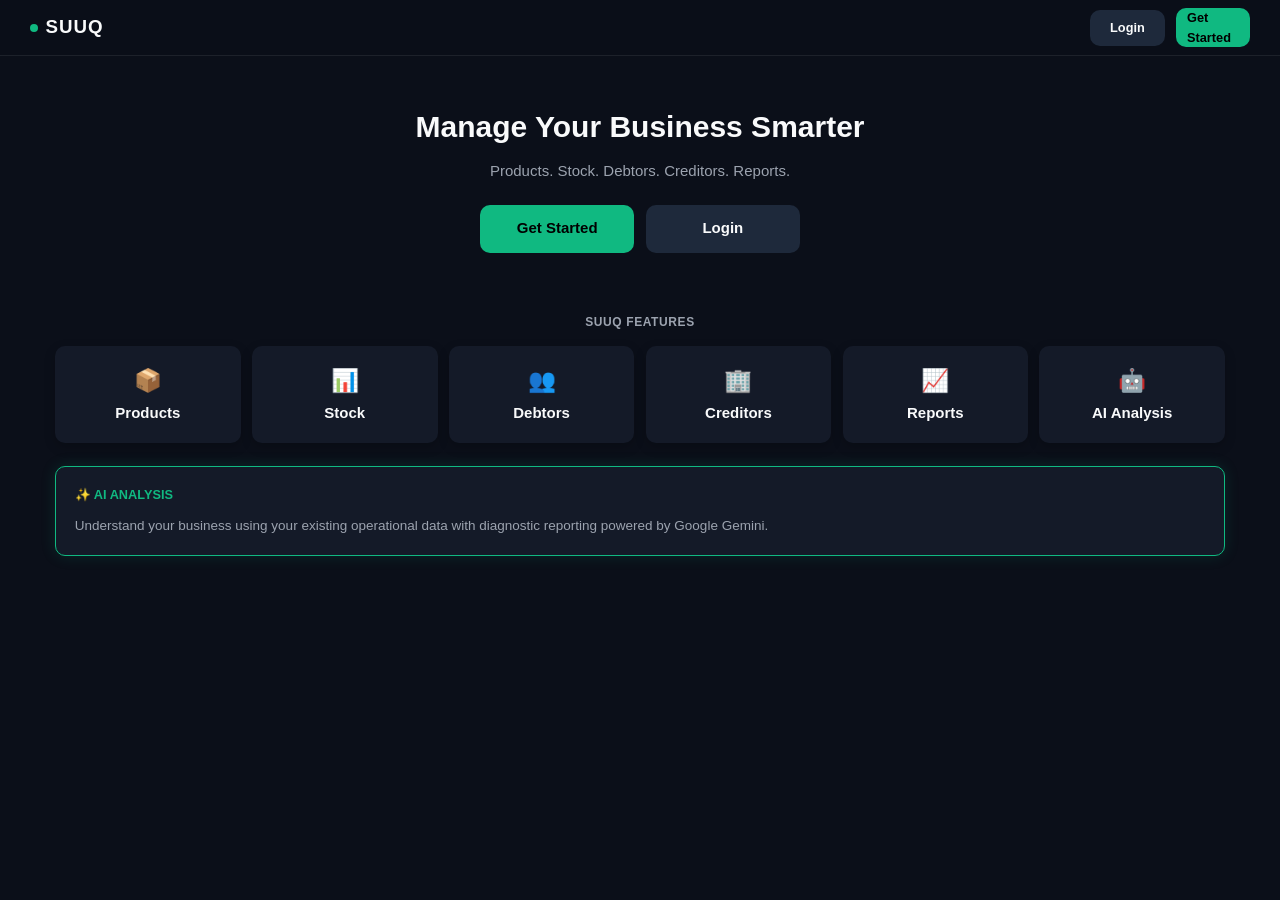
==== frontend/index.html @ 5293b47b "feat: update landing page" ====
<!DOCTYPE html>
<html lang="en">
<head>
  <meta charset="UTF-8">
  <meta name="viewport" content="width=device-width, initial-scale=1.0">
  <title>SUUQ — Simple Business Management</title>
  <link rel="stylesheet" href="css/style.css">
</head>
<body>
  <div id="app">
    <header class="top-header">
      <div class="brand-title">
        <span class="brand-badge"></span>
        SUUQ
      </div>
      <div class="header-actions">
        <a href="login.html" class="btn btn-secondary" style="min-height: 36px; padding: 0 0.75rem; font-size: 0.85rem;">Login</a>
        <a href="register.html" class="btn btn-primary" style="min-height: 36px; padding: 0 0.75rem; font-size: 0.85rem;">Get Started</a>
      </div>
    </header>

    <main class="main-content">
      <section style="text-align: center; padding: 2.5rem 0 2rem;">
        <h1 style="font-size: 2rem; font-weight: 800; line-height: 1.2; margin-bottom: 1rem;">
          Manage Your Business Smarter
        </h1>
        <p style="color: var(--text-secondary); margin-bottom: 1.5rem; font-size: 1rem;">
          Products. Stock. Debtors. Creditors. Reports.
        </p>
        <div style="display: flex; gap: 0.75rem; justify-content: center; max-width: 320px; margin: 0 auto;">
          <a href="register.html" class="btn btn-primary">Get Started</a>
          <a href="login.html" class="btn btn-secondary">Login</a>
        </div>
      </section>

      <section style="margin-top: 2rem;">
        <div class="card-title" style="text-align: center; margin-bottom: 1rem;">SUUQ FEATURES</div>
        <div style="display: grid; grid-template-columns: repeat(auto-fit, minmax(140px, 1fr)); gap: 0.75rem;">
          <div class="card" style="margin-bottom: 0; text-align: center;">
            <div style="font-size: 1.5rem; margin-bottom: 0.25rem;">📦</div>
            <div style="font-weight: 600;">Products</div>
          </div>
          <div class="card" style="margin-bottom: 0; text-align: center;">
            <div style="font-size: 1.5rem; margin-bottom: 0.25rem;">📊</div>
            <div style="font-weight: 600;">Stock</div>
          </div>
          <div class="card" style="margin-bottom: 0; text-align: center;">
            <div style="font-size: 1.5rem; margin-bottom: 0.25rem;">👥</div>
            <div style="font-weight: 600;">Debtors</div>
          </div>
          <div class="card" style="margin-bottom: 0; text-align: center;">
            <div style="font-size: 1.5rem; margin-bottom: 0.25rem;">🏢</div>
            <div style="font-weight: 600;">Creditors</div>
          </div>
          <div class="card" style="margin-bottom: 0; text-align: center;">
            <div style="font-size: 1.5rem; margin-bottom: 0.25rem;">📈</div>
            <div style="font-weight: 600;">Reports</div>
          </div>
          <div class="card" style="margin-bottom: 0; text-align: center;">
            <div style="font-size: 1.5rem; margin-bottom: 0.25rem;">🤖</div>
            <div style="font-weight: 600;">AI Analysis</div>
          </div>
        </div>
      </section>

      <section style="margin-top: 1.5rem;">
        <div class="ai-card">
          <div class="ai-header">
            <span>✨ AI ANALYSIS</span>
          </div>
          <p style="color: var(--text-secondary); font-size: 0.9rem;">
            Understand your business using your existing operational data with diagnostic reporting powered by Google Gemini.
          </p>
        </div>
      </section>
    </main>
  </div>
  <script type="module" src="js/auth.js"></script>
</body>
</html>
---- frontend/css/style.css ----
:root {
  /* Color Palette */
  --bg-dark: #0B0F19;         /* Rich Charcoal / Dark Navy */
  --bg-card: #141A28;         /* Dark Slate Card Background */
  --bg-card-hover: #1E293B;   /* Interactive Hover Slate */
  --bg-input: #172033;        /* Input Field Background */
  
  /* Primary & Accents */
  --accent-emerald: #10B981;  /* Warm Emerald Accent */
  --accent-emerald-glow: rgba(16, 185, 129, 0.15);
  --accent-emerald-hover: #059669;
  
  /* Status Colors */
  --status-in-stock: #10B981; /* Green */
  --status-low: #F59E0B;      /* Amber / Yellow */
  --status-critical: #EF4444; /* Red */
  --status-out: #6B7280;      /* Dark Gray */

  /* Text & Typography */
  --text-primary: #F9FAFB;   /* High Contrast White */
  --text-secondary: #9CA3AF; /* Muted Slate Gray */
  --text-muted: #6B7280;     /* Darker Hint Text */
  
  --font-sans: -apple-system, BlinkMacSystemFont, "Segoe UI", Roboto, Helvetica, Arial, sans-serif;
  --font-mono: "JetBrains Mono", "Fira Code", "Courier New", monospace;

  /* Layout Dimensions */
  --header-height-mobile: 56px;
  --header-height-desktop: 64px;
  --bottom-nav-height: 64px;
  --sidebar-width: 240px;
  
  /* Utilities */
  --border-color: rgba(255, 255, 255, 0.08);
  --radius-sm: 6px;
  --radius-md: 10px;
  --radius-lg: 16px;
  --radius-full: 9999px;
  --transition-fast: 0.2s ease;
}

/* 2. BASE RESET & BOX MODEL
   -------------------------------------------------------------------------- */
*, *::before, *::after {
  box-sizing: border-box;
  margin: 0;
  padding: 0;
}

html, body {
  background-color: var(--bg-dark);
  color: var(--text-primary);
  font-family: var(--font-sans);
  font-size: 15px;
  line-height: 1.5;
  min-height: 100vh;
  -webkit-tap-highlight-color: transparent;
  -webkit-font-smoothing: antialiased;
}

a {
  color: inherit;
  text-decoration: none;
}

button, input, select, textarea {
  font: inherit;
  color: inherit;
  background: none;
  border: none;
  outline: none;
}

/* Monospace Utility Class for Numeric/Financial Data */
.font-mono {
  font-family: var(--font-mono);
  letter-spacing: -0.02em;
}

/* 3. LAYOUT SHELL & CONTAINERS
   -------------------------------------------------------------------------- */
#app {
  display: flex;
  flex-direction: column;
  min-height: 100vh;
}

/* Top App Bar */
.top-header {
  position: sticky;
  top: 0;
  z-index: 40;
  height: var(--header-height-mobile);
  background-color: rgba(11, 15, 25, 0.9);
  backdrop-filter: blur(12px);
  -webkit-backdrop-filter: blur(12px);
  border-bottom: 1px solid var(--border-color);
  display: flex;
  align-items: center;
  justify-content: space-between;
  padding: 0 1rem;
}

.brand-title {
  font-weight: 800;
  font-size: 1.25rem;
  letter-spacing: 0.05em;
  color: var(--text-primary);
  display: flex;
  align-items: center;
  gap: 0.5rem;
}

.brand-badge {
  width: 8px;
  height: 8px;
  background-color: var(--accent-emerald);
  border-radius: var(--radius-full);
}

.header-actions {
  display: flex;
  align-items: center;
  gap: 0.75rem;
}

.icon-btn {
  display: inline-flex;
  align-items: center;
  justify-content: center;
  min-width: 40px;
  min-height: 40px;
  border-radius: var(--radius-full);
  color: var(--text-secondary);
  position: relative;
  cursor: pointer;
  transition: background-color var(--transition-fast);
}

.icon-btn:active {
  background-color: var(--bg-card-hover);
}

.badge-counter {
  position: absolute;
  top: 6px;
  right: 6px;
  width: 8px;
  height: 8px;
  background-color: var(--status-critical);
  border-radius: var(--radius-full);
}

/* Main Content Area */
.main-content {
  flex: 1;
  padding: 1rem;
  padding-bottom: calc(var(--bottom-nav-height) + 1.5rem);
  max-width: 1200px;
  margin: 0 auto;
  width: 100%;
}

/* Fixed Mobile Bottom Bar */
.bottom-nav {
  position: fixed;
  bottom: 0;
  left: 0;
  right: 0;
  z-index: 40;
  height: var(--bottom-nav-height);
  background-color: rgba(11, 15, 25, 0.95);
  backdrop-filter: blur(16px);
  -webkit-backdrop-filter: blur(16px);
  border-top: 1px solid var(--border-color);
  display: flex;
  align-items: center;
  justify-content: space-around;
  padding: 0 0.25rem;
}

.nav-item {
  display: flex;
  flex-direction: column;
  align-items: center;
  justify-content: center;
  flex: 1;
  height: 100%;
  color: var(--text-secondary);
  font-size: 0.7rem;
  font-weight: 500;
  gap: 3px;
  min-height: 48px; /* Touch Target Compliance */
  transition: color var(--transition-fast);
}

.nav-item svg {
  width: 20px;
  height: 20px;
  stroke-width: 2;
}

.nav-item.active {
  color: var(--accent-emerald);
}

/* 4. REUSABLE UI COMPONENTS
   -------------------------------------------------------------------------- */
/* Borderless Data Cards */
.card {
  background-color: var(--bg-card);
  border-radius: var(--radius-md);
  padding: 1.25rem;
  margin-bottom: 1rem;
  box-shadow: 0 4px 12px rgba(0, 0, 0, 0.2);
}

.card-title {
  font-size: 0.8rem;
  font-weight: 600;
  text-transform: uppercase;
  letter-spacing: 0.05em;
  color: var(--text-secondary);
  margin-bottom: 0.5rem;
}

.card-value {
  font-size: 1.75rem;
  font-weight: 700;
  color: var(--text-primary);
}

/* AI Diagnostics Pulse Card */
.ai-card {
  background-color: var(--bg-card);
  border: 1px solid var(--accent-emerald);
  box-shadow: 0 0 15px var(--accent-emerald-glow);
  border-radius: var(--radius-md);
  padding: 1.25rem;
  margin-bottom: 1rem;
}

.ai-header {
  display: flex;
  align-items: center;
  gap: 0.5rem;
  color: var(--accent-emerald);
  font-weight: 600;
  font-size: 0.85rem;
  margin-bottom: 0.75rem;
}

/* Status Pill Badges */
.badge {
  display: inline-flex;
  align-items: center;
  gap: 0.35rem;
  padding: 0.25rem 0.6rem;
  border-radius: var(--radius-full);
  font-size: 0.75rem;
  font-weight: 600;
}

.badge-in-stock { background-color: rgba(16, 185, 129, 0.15); color: var(--status-in-stock); }
.badge-low      { background-color: rgba(245, 158, 11, 0.15); color: var(--status-low); }
.badge-critical { background-color: rgba(239, 68, 68, 0.15);  color: var(--status-critical); }
.badge-out      { background-color: rgba(107, 114, 128, 0.15); color: var(--status-out); }

/* Buttons */
.btn {
  display: inline-flex;
  align-items: center;
  justify-content: center;
  min-height: 48px;
  padding: 0 1.25rem;
  border-radius: var(--radius-md);
  font-weight: 600;
  cursor: pointer;
  transition: all var(--transition-fast);
  width: 100%;
}

.btn-primary {
  background-color: var(--accent-emerald);
  color: #000000;
}

.btn-primary:active {
  background-color: var(--accent-emerald-hover);
}

.btn-secondary {
  background-color: var(--bg-card-hover);
  color: var(--text-primary);
}

/* Form Controls */
.form-group {
  margin-bottom: 1rem;
}

.form-label {
  display: block;
  font-size: 0.85rem;
  color: var(--text-secondary);
  margin-bottom: 0.4rem;
}

.form-control {
  width: 100%;
  min-height: 48px;
  background-color: var(--bg-input);
  border: 1px solid var(--border-color);
  border-radius: var(--radius-md);
  padding: 0 1rem;
  color: var(--text-primary);
  transition: border-color var(--transition-fast);
}

.form-control:focus {
  border-color: var(--accent-emerald);
}

/* 5. MODALS & DRAWER OVERLAYS
   -------------------------------------------------------------------------- */
.modal-overlay {
  position: fixed;
  inset: 0;
  z-index: 50;
  background-color: rgba(0, 0, 0, 0.7);
  backdrop-filter: blur(8px);
  -webkit-backdrop-filter: blur(8px);
  display: flex;
  align-items: flex-end; /* Mobile Bottom Sheet */
  justify-content: center;
  opacity: 0;
  pointer-events: none;
  transition: opacity var(--transition-fast);
}

.modal-overlay.active {
  opacity: 1;
  pointer-events: auto;
}

.modal-sheet {
  background-color: var(--bg-card);
  width: 100%;
  max-width: 500px;
  border-top-left-radius: var(--radius-lg);
  border-top-right-radius: var(--radius-lg);
  padding: 1.5rem;
  border-top: 1px solid var(--border-color);
  transform: translateY(100%);
  transition: transform var(--transition-fast);
}

.modal-overlay.active .modal-sheet {
  transform: translateY(0);
}

.sheet-handle {
  width: 36px;
  height: 4px;
  background-color: var(--border-color);
  border-radius: var(--radius-full);
  margin: 0 auto 1.25rem auto;
}

/* 6. DESKTOP RESPONSIVE OVERRIDES
   -------------------------------------------------------------------------- */
@media (min-width: 769px) {
  .top-header {
    padding: 0 2rem;
  }

  .bottom-nav {
    display: none; /* Hide bottom nav on desktop */
  }

  .main-content {
    padding-bottom: 2rem;
  }

  .modal-overlay {
    align-items: center; /* Centered modal on desktop */
  }

  .modal-sheet {
    border-radius: var(--radius-lg);
    border: 1px solid var(--border-color);
  }
}
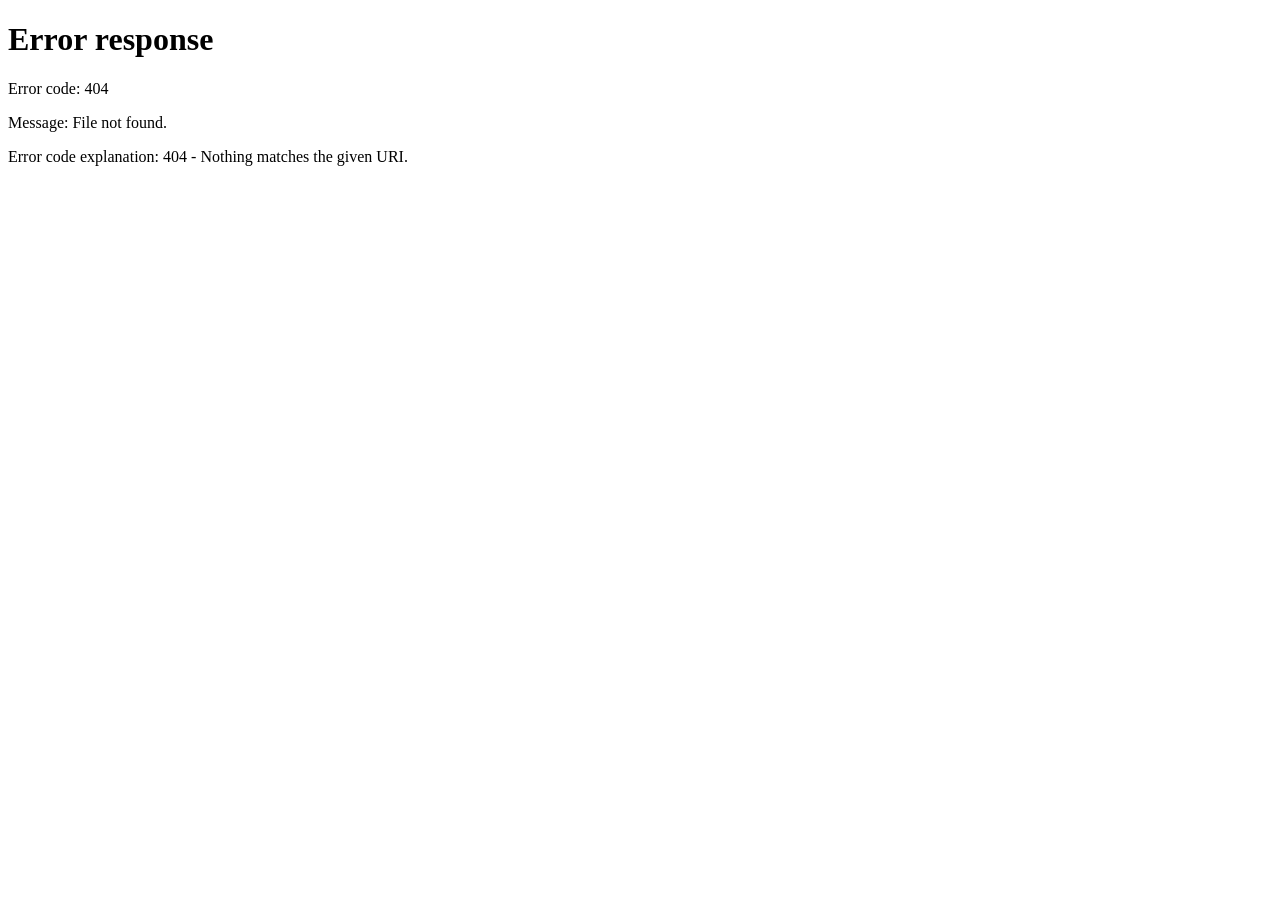
==== commit 4c1d0111: "refactor: changed get started to register" ====
--- a/frontend/index.html
+++ b/frontend/index.html
@@ -15,7 +15,7 @@
       </div>
       <div class="header-actions">
         <a href="login.html" class="btn btn-secondary" style="min-height: 36px; padding: 0 0.75rem; font-size: 0.85rem;">Login</a>
-        <a href="register.html" class="btn btn-primary" style="min-height: 36px; padding: 0 0.75rem; font-size: 0.85rem;">Get Started</a>
+        <a href="register.html" class="btn btn-primary" style="min-height: 36px; padding: 0 0.75rem; font-size: 0.85rem;">Register</a>
       </div>
     </header>
 
@@ -28,7 +28,7 @@
           Products. Stock. Debtors. Creditors. Reports.
         </p>
         <div style="display: flex; gap: 0.75rem; justify-content: center; max-width: 320px; margin: 0 auto;">
-          <a href="register.html" class="btn btn-primary">Get Started</a>
+          <a href="register.html" class="btn btn-primary">Register</a>
           <a href="login.html" class="btn btn-secondary">Login</a>
         </div>
       </section>
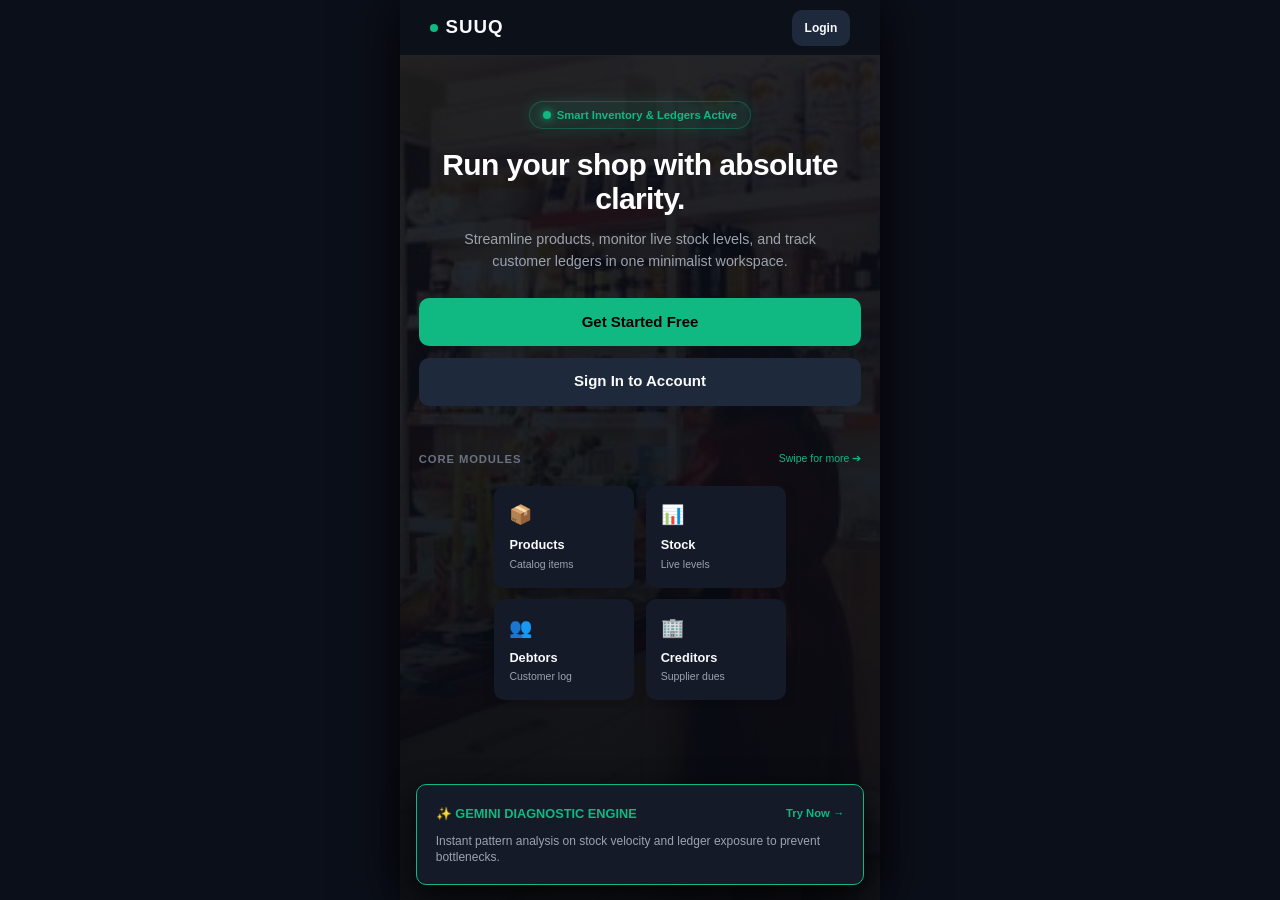
==== commit 3986acb5: "feat: UI design" ====
--- a/frontend/index.html
+++ b/frontend/index.html
@@ -3,7 +3,7 @@
 <head>
   <meta charset="UTF-8">
   <meta name="viewport" content="width=device-width, initial-scale=1.0">
-  <title>SUUQ — Simple Business Management</title>
+  <title>SUUQ — Smart Business Management</title>
   <link rel="stylesheet" href="css/style.css">
 </head>
 <body>
@@ -14,67 +14,73 @@
         SUUQ
       </div>
       <div class="header-actions">
-        <a href="login.html" class="btn btn-secondary" style="min-height: 36px; padding: 0 0.75rem; font-size: 0.85rem;">Login</a>
-        <a href="register.html" class="btn btn-primary" style="min-height: 36px; padding: 0 0.75rem; font-size: 0.85rem;">Register</a>
+        <a href="login.html" class="btn btn-secondary" style="min-height: 36px; padding: 0 0.85rem; font-size: 0.8rem;">Login</a>
       </div>
     </header>
 
-    <main class="main-content">
-      <section style="text-align: center; padding: 2.5rem 0 2rem;">
-        <h1 style="font-size: 2rem; font-weight: 800; line-height: 1.2; margin-bottom: 1rem;">
-          Manage Your Business Smarter
+    <main class="main-content" style="padding: 1.5rem 1.25rem 6rem 1.25rem;">
+      
+      <div style="text-align: center; padding: 1.5rem 0 2rem 0;">
+        <div style="display: inline-flex; align-items: center; gap: 0.4rem; background: rgba(16, 185, 129, 0.1); border: 1px solid rgba(16, 185, 129, 0.3); padding: 0.3rem 0.85rem; border-radius: 20px; font-size: 0.75rem; color: var(--accent-emerald); font-weight: 600; margin-bottom: 1.25rem; box-shadow: 0 0 15px rgba(16, 185, 129, 0.15);">
+          <span class="brand-badge" style="box-shadow: 0 0 8px var(--accent-emerald);"></span>
+          Smart Inventory &amp; Ledgers Active
+        </div>
+        <h1 style="font-size: 2rem; font-weight: 800; line-height: 1.15; letter-spacing: -0.02em; margin-bottom: 0.85rem; color: #fff;">
+          Run your shop with absolute clarity.
         </h1>
-        <p style="color: var(--text-secondary); margin-bottom: 1.5rem; font-size: 1rem;">
-          Products. Stock. Debtors. Creditors. Reports.
+        <p style="color: var(--text-secondary); font-size: 0.95rem; line-height: 1.5; margin-bottom: 1.75rem; max-width: 360px; margin-left: auto; margin-right: auto;">
+          Streamline products, monitor live stock levels, and track customer ledgers in one minimalist workspace.
         </p>
-        <div style="display: flex; gap: 0.75rem; justify-content: center; max-width: 320px; margin: 0 auto;">
-          <a href="register.html" class="btn btn-primary">Register</a>
-          <a href="login.html" class="btn btn-secondary">Login</a>
+
+        <div style="display: flex; flex-direction: column; gap: 0.75rem;">
+          <a href="register.html" class="btn btn-primary" style="width: 100%;">Get Started Free</a>
+          <a href="login.html" class="btn btn-secondary" style="width: 100%;">Sign In to Account</a>
         </div>
-      </section>
+      </div>
 
-      <section style="margin-top: 2rem;">
-        <div class="card-title" style="text-align: center; margin-bottom: 1rem;">SUUQ FEATURES</div>
-        <div style="display: grid; grid-template-columns: repeat(auto-fit, minmax(140px, 1fr)); gap: 0.75rem;">
-          <div class="card" style="margin-bottom: 0; text-align: center;">
-            <div style="font-size: 1.5rem; margin-bottom: 0.25rem;">📦</div>
-            <div style="font-weight: 600;">Products</div>
-          </div>
-          <div class="card" style="margin-bottom: 0; text-align: center;">
-            <div style="font-size: 1.5rem; margin-bottom: 0.25rem;">📊</div>
-            <div style="font-weight: 600;">Stock</div>
-          </div>
-          <div class="card" style="margin-bottom: 0; text-align: center;">
-            <div style="font-size: 1.5rem; margin-bottom: 0.25rem;">👥</div>
-            <div style="font-weight: 600;">Debtors</div>
-          </div>
-          <div class="card" style="margin-bottom: 0; text-align: center;">
-            <div style="font-size: 1.5rem; margin-bottom: 0.25rem;">🏢</div>
-            <div style="font-weight: 600;">Creditors</div>
-          </div>
-          <div class="card" style="margin-bottom: 0; text-align: center;">
-            <div style="font-size: 1.5rem; margin-bottom: 0.25rem;">📈</div>
-            <div style="font-weight: 600;">Reports</div>
-          </div>
-          <div class="card" style="margin-bottom: 0; text-align: center;">
-            <div style="font-size: 1.5rem; margin-bottom: 0.25rem;">🤖</div>
-            <div style="font-weight: 600;">AI Analysis</div>
-          </div>
+      <div style="margin-top: 1rem;">
+        <div style="display: flex; justify-content: space-between; align-items: center; margin-bottom: 0.75rem;">
+          <div style="font-size: 0.75rem; font-weight: 700; text-transform: uppercase; letter-spacing: 0.08em; color: var(--text-muted);">Core Modules</div>
+          <span style="font-size: 0.7rem; color: var(--accent-emerald);">Swipe for more ➔</span>
         </div>
-      </section>
 
-      <section style="margin-top: 1.5rem;">
-        <div class="ai-card">
-          <div class="ai-header">
-            <span>✨ AI ANALYSIS</span>
-          </div>
-          <p style="color: var(--text-secondary); font-size: 0.9rem;">
-            Understand your business using your existing operational data with diagnostic reporting powered by Google Gemini.
-          </p>
+        <!-- Hybrid Horizontal Swipeable Container Centered -->
+<div style="display: flex; gap: 0.75rem; overflow-x: auto; scroll-snap-type: x mandatory; padding: 0.5rem 1rem; margin-bottom: 0.75rem; scrollbar-width: none; justify-content: center; flex-wrap: wrap;">
+  <div class="card" style="min-width: 140px; flex: 0 0 auto; scroll-snap-align: start; margin-bottom: 0; padding: 1rem;">
+    <div style="font-size: 1.25rem; margin-bottom: 0.4rem;">📦</div>
+    <div style="font-weight: 700; font-size: 0.85rem; margin-bottom: 0.15rem;">Products</div>
+    <div style="font-size: 0.7rem; color: var(--text-secondary);">Catalog items</div>
+  </div>
+  <div class="card" style="min-width: 140px; flex: 0 0 auto; scroll-snap-align: start; margin-bottom: 0; padding: 1rem;">
+    <div style="font-size: 1.25rem; margin-bottom: 0.4rem;">📊</div>
+    <div style="font-weight: 700; font-size: 0.85rem; margin-bottom: 0.15rem;">Stock</div>
+    <div style="font-size: 0.7rem; color: var(--text-secondary);">Live levels</div>
+  </div>
+  <div class="card" style="min-width: 140px; flex: 0 0 auto; scroll-snap-align: start; margin-bottom: 0; padding: 1rem;">
+    <div style="font-size: 1.25rem; margin-bottom: 0.4rem;">👥</div>
+    <div style="font-weight: 700; font-size: 0.85rem; margin-bottom: 0.15rem;">Debtors</div>
+    <div style="font-size: 0.7rem; color: var(--text-secondary);">Customer log</div>
+  </div>
+  <div class="card" style="min-width: 140px; flex: 0 0 auto; scroll-snap-align: start; margin-bottom: 0; padding: 1rem;">
+    <div style="font-size: 1.25rem; margin-bottom: 0.4rem;">🏢</div>
+    <div style="font-weight: 700; font-size: 0.85rem; margin-bottom: 0.15rem;">Creditors</div>
+    <div style="font-size: 0.7rem; color: var(--text-secondary);">Supplier dues</div>
+  </div>
+</div>
+
+    </main>
+
+    <div style="position: fixed; bottom: 1rem; left: 1rem; right: 1rem; max-width: 448px; margin: 0 auto; z-index: 60;">
+      <div class="ai-card" style="box-shadow: 0 10px 30px rgba(0,0,0,0.8); margin-bottom: 0; backdrop-filter: blur(16px);">
+        <div class="ai-header" style="display: flex; justify-content: space-between; align-items: center;">
+          <span>✨ GEMINI DIAGNOSTIC ENGINE</span>
+          <a href="login.html" style="color: var(--accent-emerald); font-size: 0.75rem; text-decoration: none; font-weight: 700;">Try Now →</a>
         </div>
-      </section>
-    </main>
+        <p style="color: var(--text-secondary); font-size: 0.8rem; line-height: 1.3; margin-bottom: 0;">
+          Instant pattern analysis on stock velocity and ledger exposure to prevent bottlenecks.
+        </p>
+      </div>
+    </div>
   </div>
-  <script type="module" src="js/auth.js"></script>
 </body>
 </html>
--- a/frontend/css/style.css
+++ b/frontend/css/style.css
@@ -1,27 +1,41 @@
 :root {
   /* Color Palette */
-  --bg-dark: #0B0F19;         /* Rich Charcoal / Dark Navy */
-  --bg-card: #141A28;         /* Dark Slate Card Background */
-  --bg-card-hover: #1E293B;   /* Interactive Hover Slate */
-  --bg-input: #172033;        /* Input Field Background */
-  
+  --bg-dark: #0b0f19;
+  /* Rich Charcoal / Dark Navy */
+  --bg-card: #141a28;
+  /* Dark Slate Card Background */
+  --bg-card-hover: #1e293b;
+  /* Interactive Hover Slate */
+  --bg-input: #172033;
+  /* Input Field Background */
+
   /* Primary & Accents */
-  --accent-emerald: #10B981;  /* Warm Emerald Accent */
+  --accent-emerald: #10b981;
+  /* Warm Emerald Accent */
   --accent-emerald-glow: rgba(16, 185, 129, 0.15);
   --accent-emerald-hover: #059669;
-  
+
   /* Status Colors */
-  --status-in-stock: #10B981; /* Green */
-  --status-low: #F59E0B;      /* Amber / Yellow */
-  --status-critical: #EF4444; /* Red */
-  --status-out: #6B7280;      /* Dark Gray */
+  --status-in-stock: #10b981;
+  /* Green */
+  --status-low: #f59e0b;
+  /* Amber / Yellow */
+  --status-critical: #ef4444;
+  /* Red */
+  --status-out: #6b7280;
+  /* Dark Gray */
 
   /* Text & Typography */
-  --text-primary: #F9FAFB;   /* High Contrast White */
-  --text-secondary: #9CA3AF; /* Muted Slate Gray */
-  --text-muted: #6B7280;     /* Darker Hint Text */
-  
-  --font-sans: -apple-system, BlinkMacSystemFont, "Segoe UI", Roboto, Helvetica, Arial, sans-serif;
+  --text-primary: #f9fafb;
+  /* High Contrast White */
+  --text-secondary: #9ca3af;
+  /* Muted Slate Gray */
+  --text-muted: #6b7280;
+  /* Darker Hint Text */
+
+  --font-sans:
+    -apple-system, BlinkMacSystemFont, "Segoe UI", Roboto, Helvetica, Arial,
+    sans-serif;
   --font-mono: "JetBrains Mono", "Fira Code", "Courier New", monospace;
 
   /* Layout Dimensions */
@@ -29,7 +43,7 @@
   --header-height-desktop: 64px;
   --bottom-nav-height: 64px;
   --sidebar-width: 240px;
-  
+
   /* Utilities */
   --border-color: rgba(255, 255, 255, 0.08);
   --radius-sm: 6px;
@@ -41,13 +55,16 @@
 
 /* 2. BASE RESET & BOX MODEL
    -------------------------------------------------------------------------- */
-*, *::before, *::after {
+*,
+*::before,
+*::after {
   box-sizing: border-box;
   margin: 0;
   padding: 0;
 }
 
-html, body {
+html,
+body {
   background-color: var(--bg-dark);
   color: var(--text-primary);
   font-family: var(--font-sans);
@@ -63,7 +80,10 @@
   text-decoration: none;
 }
 
-button, input, select, textarea {
+button,
+input,
+select,
+textarea {
   font: inherit;
   color: inherit;
   background: none;
@@ -80,9 +100,19 @@
 /* 3. LAYOUT SHELL & CONTAINERS
    -------------------------------------------------------------------------- */
 #app {
+  width: 100%;
+  max-width: 480px;
+  min-height: 100vh;
+  /* Multi-layered background: Deep navy tint + high-end abstract texture image + emerald ambient glows */
+  background:
+    linear-gradient(180deg, rgba(10, 15, 24, .85) 0%, rgba(7, 11, 18, .95) 100%),
+    url('../assets/suuq.jpeg') no-repeat center center;
+  background-size: cover;
   display: flex;
   flex-direction: column;
-  min-height: 100vh;
+  position: relative;
+  box-shadow: 0 0 50px rgba(0, 0, 0, 0.9);
+  margin: 0 auto;
 }
 
 /* Top App Bar */
@@ -190,7 +220,8 @@
   font-size: 0.7rem;
   font-weight: 500;
   gap: 3px;
-  min-height: 48px; /* Touch Target Compliance */
+  min-height: 48px;
+  /* Touch Target Compliance */
   transition: color var(--transition-fast);
 }
 
@@ -261,10 +292,25 @@
   font-weight: 600;
 }
 
-.badge-in-stock { background-color: rgba(16, 185, 129, 0.15); color: var(--status-in-stock); }
-.badge-low      { background-color: rgba(245, 158, 11, 0.15); color: var(--status-low); }
-.badge-critical { background-color: rgba(239, 68, 68, 0.15);  color: var(--status-critical); }
-.badge-out      { background-color: rgba(107, 114, 128, 0.15); color: var(--status-out); }
+.badge-in-stock {
+  background-color: rgba(16, 185, 129, 0.15);
+  color: var(--status-in-stock);
+}
+
+.badge-low {
+  background-color: rgba(245, 158, 11, 0.15);
+  color: var(--status-low);
+}
+
+.badge-critical {
+  background-color: rgba(239, 68, 68, 0.15);
+  color: var(--status-critical);
+}
+
+.badge-out {
+  background-color: rgba(107, 114, 128, 0.15);
+  color: var(--status-out);
+}
 
 /* Buttons */
 .btn {
@@ -331,7 +377,8 @@
   backdrop-filter: blur(8px);
   -webkit-backdrop-filter: blur(8px);
   display: flex;
-  align-items: flex-end; /* Mobile Bottom Sheet */
+  align-items: flex-end;
+  /* Mobile Bottom Sheet */
   justify-content: center;
   opacity: 0;
   pointer-events: none;
@@ -375,7 +422,8 @@
   }
 
   .bottom-nav {
-    display: none; /* Hide bottom nav on desktop */
+    display: none;
+    /* Hide bottom nav on desktop */
   }
 
   .main-content {
@@ -383,7 +431,8 @@
   }
 
   .modal-overlay {
-    align-items: center; /* Centered modal on desktop */
+    align-items: center;
+    /* Centered modal on desktop */
   }
 
   .modal-sheet {
